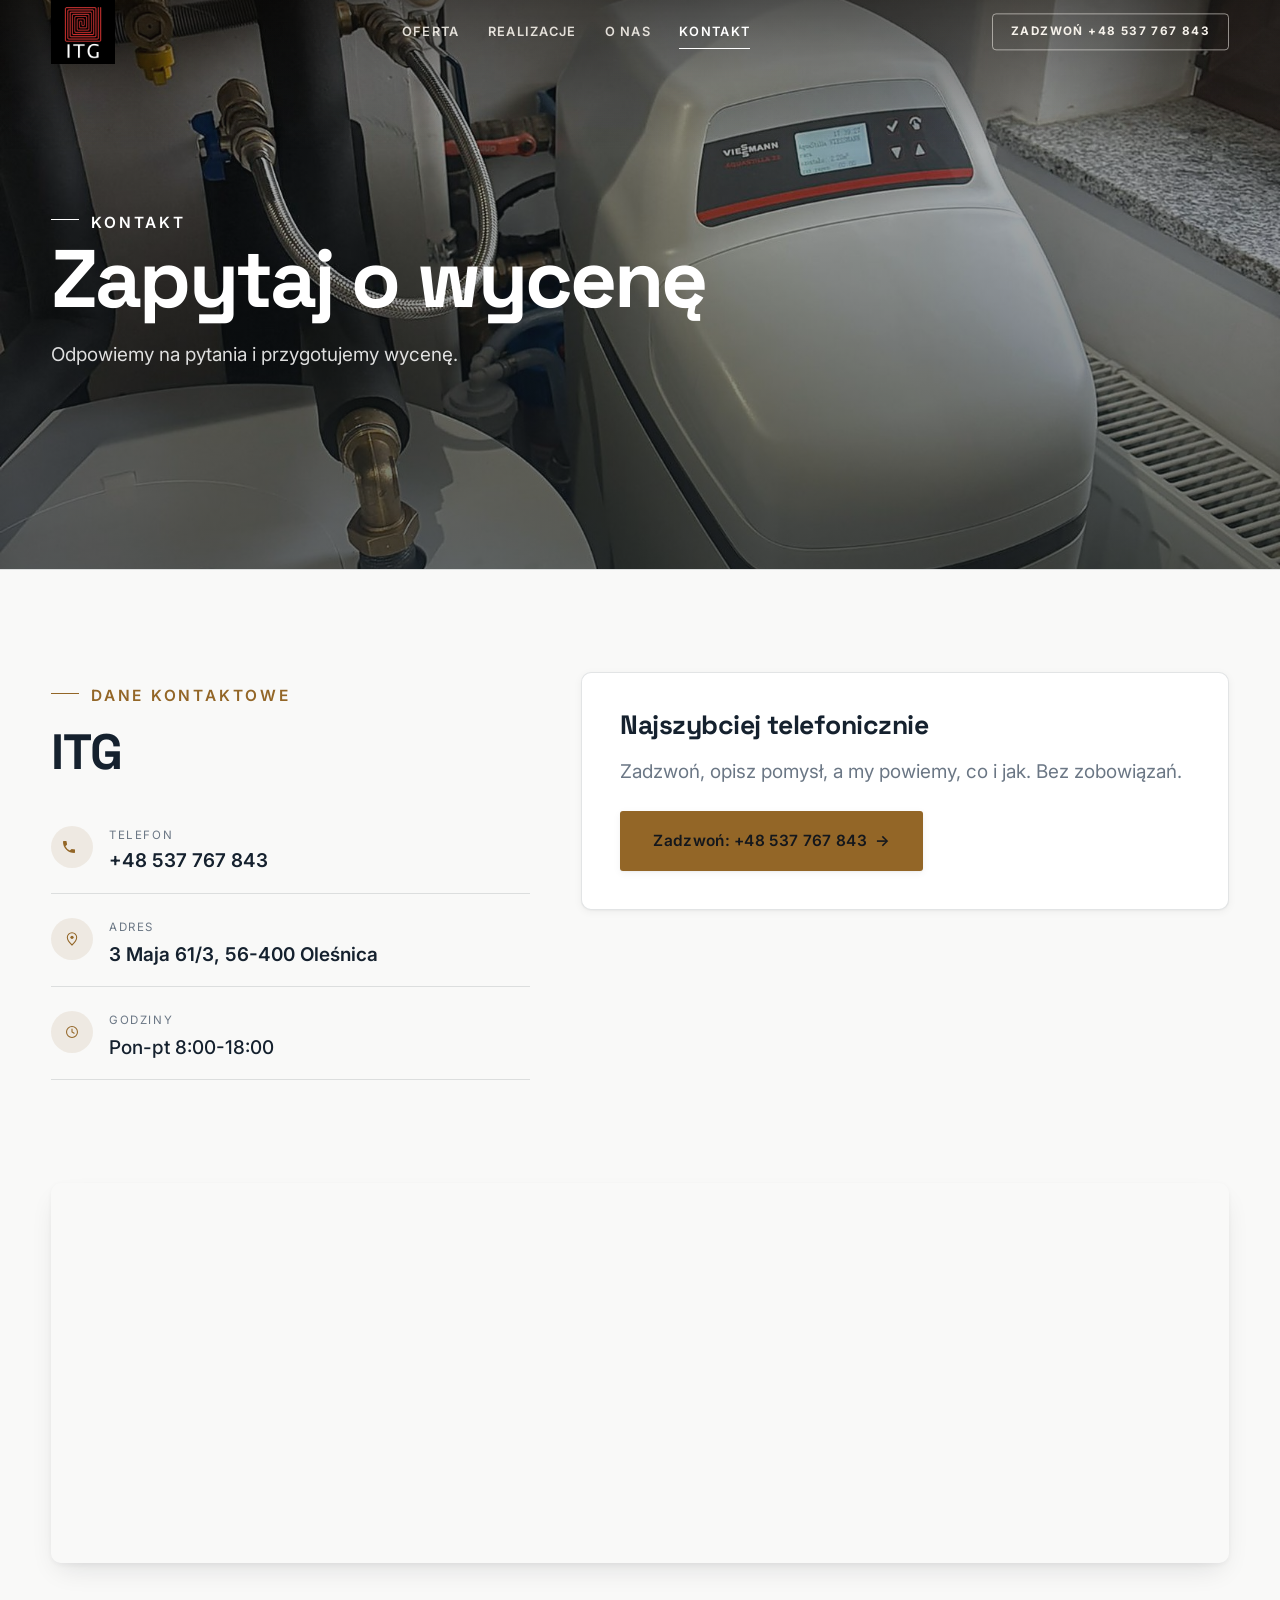
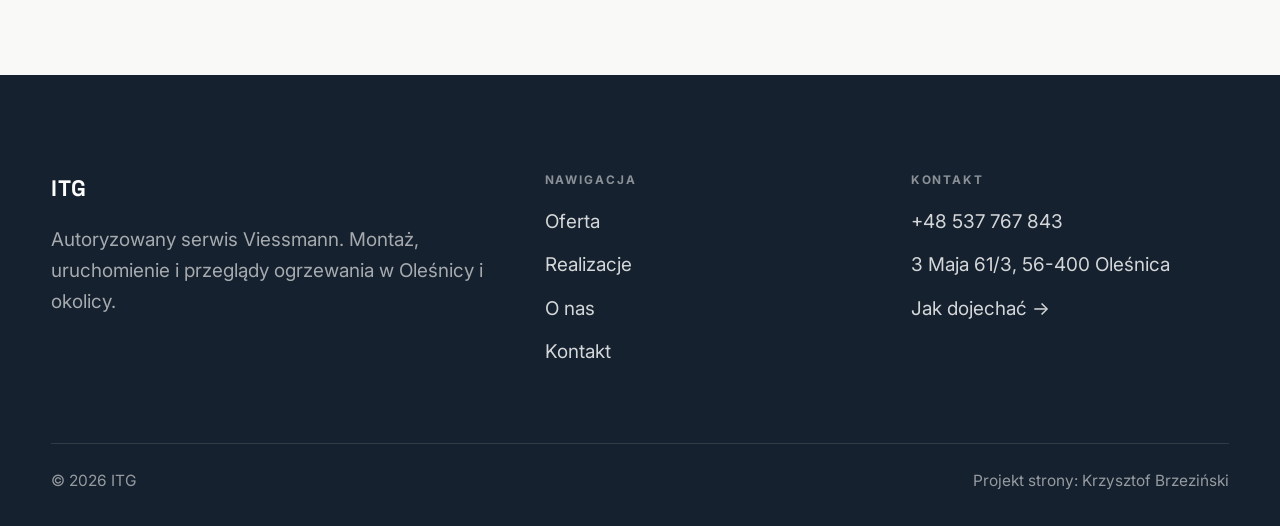
==== kontakt.html @ 9d5420c0 "Strona demo: itg-innowacyjne-technologie" ====
<!DOCTYPE html>
<html lang="pl">
<head>
<meta charset="UTF-8">
<meta name="viewport" content="width=device-width, initial-scale=1.0">
<title>Kontakt - ITG</title>
<meta name="description" content="Kontakt ITG Innowacyjne Technologie Grzewcze - 3 Maja 61/3, 56-400 Oleśnica">
<link rel="preconnect" href="https://fonts.googleapis.com">
<link rel="preconnect" href="https://fonts.gstatic.com" crossorigin>
<link href="https://fonts.googleapis.com/css2?family=Space+Grotesk:wght@500;600;700&family=Inter:wght@400;500;600&display=swap" rel="stylesheet">
<link rel="stylesheet" href="assets/styles.css">
</head>
<body>

<header class="nav">
  <div class="wrap nav-inner">
    <a class="brand brand-has-logo" href="index.html"><img class="brand-logo" src="img/logo.jpg" alt="ITG Innowacyjne Technologie Grzewcze"></a>
    <nav class="nav-links">
      <a href="oferta.html">Oferta</a>
      <a href="realizacje.html">Realizacje</a>
      <a href="o-nas.html">O nas</a>
      <a href="kontakt.html" class="active">Kontakt</a>
      <a href="tel:+48537767843" class="btn btn-accent">Zadzwoń +48 537 767 843</a>
    </nav>
    <button class="nav-toggle" aria-label="Menu"><span></span><span></span><span></span></button>
  </div>
</header>

<section class="pagehead">
  <img src="img/g4.jpg" alt="ITG Innowacyjne Technologie Grzewcze - Zapytaj o wycenę">
  <div class="wrap">
    <span class="eyebrow">Kontakt</span>
    <h1>Zapytaj o wycenę</h1>
    <p>Odpowiemy na pytania i przygotujemy wycenę.</p>
  </div>
</section>
<section>
  <div class="wrap contact-grid">
    <div class="reveal">
      <span class="eyebrow">Dane kontaktowe</span>
      <h2 style="margin:var(--space-4) 0 var(--space-6)">ITG</h2>
      <div class="info-list">
        <div class="info-row"><div class="ic"><svg class="ico-tel" width="16" height="16" viewBox="0 0 24 24" fill="none" aria-hidden="true"><path d="M6.6 10.8a15.5 15.5 0 0 0 6.6 6.6l2.2-2.2a1 1 0 0 1 1-.24 11.4 11.4 0 0 0 3.6.58 1 1 0 0 1 1 1V20a1 1 0 0 1-1 1A17 17 0 0 1 3 4a1 1 0 0 1 1-1h3.5a1 1 0 0 1 1 1c0 1.25.2 2.46.58 3.6a1 1 0 0 1-.25 1l-2.23 2.2Z" fill="currentColor"/></svg></div><div><div class="lbl">Telefon</div><a class="val" href="tel:+48537767843">+48 537 767 843</a></div></div>
        <div class="info-row"><div class="ic"><svg class="ico-pin" width="16" height="16" viewBox="0 0 24 24" fill="none" aria-hidden="true"><path d="M12 21s7-6.1 7-11.5A7 7 0 0 0 5 9.5C5 14.9 12 21 12 21Z" stroke="currentColor" stroke-width="1.6" fill="none"/><circle cx="12" cy="9.5" r="2.4" fill="currentColor"/></svg></div><div><div class="lbl">Adres</div><div class="val">3 Maja 61/3, 56-400 Oleśnica</div></div></div>
        <div class="info-row"><div class="ic"><svg class="ico-clock" width="16" height="16" viewBox="0 0 24 24" fill="none" aria-hidden="true"><circle cx="12" cy="12" r="8.2" stroke="currentColor" stroke-width="1.6"/><path d="M12 7.5V12l3.2 1.9" stroke="currentColor" stroke-width="1.6" stroke-linecap="round"/></svg></div><div><div class="lbl">Godziny</div><div class="val" style="font-weight:500">Pon-pt 8:00-18:00</div></div></div>
      </div>
    </div>
    <div class="reveal">
      <div class="form">
        <h3 style="margin-bottom:var(--space-4)">Najszybciej telefonicznie</h3>
        <p class="muted" style="margin-bottom:var(--space-5)">Zadzwoń, opisz pomysł, a my powiemy, co i jak. Bez zobowiązań.</p>
        <a href="tel:+48537767843" class="btn btn-accent" style="justify-content:center">Zadzwoń: +48 537 767 843 <span class="arr">→</span></a>
      </div>
    </div>
  </div>
</section>
<section style="padding-top:0">
  <div class="wrap reveal">
    <iframe class="map" title="ITG Innowacyjne Technologie Grzewcze - Oleśnica" src="https://maps.google.com/maps?q=51.2078413%2C17.3795418&z=15&output=embed" loading="lazy" referrerpolicy="no-referrer-when-downgrade"></iframe>
  </div>
</section>

<footer>
  <div class="wrap">
    <div class="foot-grid">
      <div class="foot-brand">
        <div class="name">ITG</div>
        <p>Autoryzowany serwis Viessmann. Montaż, uruchomienie i przeglądy ogrzewania w Oleśnicy i okolicy.</p>
      </div>
      <div class="foot-col">
        <h4>Nawigacja</h4>
        <a href="oferta.html">Oferta</a>
        <a href="realizacje.html">Realizacje</a>
        <a href="o-nas.html">O nas</a>
        <a href="kontakt.html">Kontakt</a>
      </div>
      <div class="foot-col">
        <h4>Kontakt</h4>
        <a href="tel:+48537767843">+48 537 767 843</a>
        <p>3 Maja 61/3, 56-400 Oleśnica</p>
        <a href="https://www.google.com/maps?cid=13976396343379529846" target="_blank" rel="noopener">Jak dojechać →</a>
      </div>
    </div>
    <div class="foot-bot">
      <span>© 2026 ITG</span>
      <span>Projekt strony: Krzysztof Brzeziński</span>
    </div>
  </div>
</footer>
<div class="sticky-call"><a class="sc-call" href="tel:+48537767843"><svg class="ico-tel" width="16" height="16" viewBox="0 0 24 24" fill="none" aria-hidden="true"><path d="M6.6 10.8a15.5 15.5 0 0 0 6.6 6.6l2.2-2.2a1 1 0 0 1 1-.24 11.4 11.4 0 0 0 3.6.58 1 1 0 0 1 1 1V20a1 1 0 0 1-1 1A17 17 0 0 1 3 4a1 1 0 0 1 1-1h3.5a1 1 0 0 1 1 1c0 1.25.2 2.46.58 3.6a1 1 0 0 1-.25 1l-2.23 2.2Z" fill="currentColor"/></svg> Zadzwoń</a><a class="sc-quote" href="kontakt.html">Bezpłatna wycena</a></div>

<script src="assets/main.js"></script>
</body>
</html>
---- assets/styles.css ----
/* ============================================================
   STOLBASZ — premium, architektoniczny B2B fit-out
   Jasna paleta, zero brązu. System wg premium-web-craft.
   Projekt strony: Krzysztof Brzeziński
   ============================================================ */

:root{
  /* PALETA — jasna, architektoniczna, chłodna */
  --paper:#F4F6F8;          /* główne tło */
  --paper-2:#E7EBEF;        /* sekcje alternatywne (chłodny jasny szary) */
  --paper-3:#E7EBEF;        /* delikatne wypełnienia */
  --ink:#15212E;            /* tekst główny — chłodny grafit */
  --ink-soft:#243443;       /* nagłówki drugorzędne */
  --muted:#6B7785;          /* tekst poboczny */
  --line:rgba(21,33,46,.12);/* hairline */
  --accent:#E8A317;         /* stonowany petrol-slate — jedyny akcent */
  --accent-d:#C9870C;
  --accent-soft:rgba(232,163,23,.10);
  --dark:#15212E;           /* sekcje ciemne (stopka/CTA) */

  /* ODSTĘPY — skala 4/8 */
  --space-1:4px; --space-2:8px; --space-3:12px; --space-4:16px; --space-5:24px;
  --space-6:32px; --space-7:48px; --space-8:64px; --space-9:96px; --space-10:128px;

  /* TYPOGRAFIA — fluid clamp() (skala podbita 16.07.2026: większe, czytelniejsze litery — uwaga Adama) */
  --text-sm:clamp(.9rem,.87rem + .12vw,1rem);
  --text-base:clamp(1.08rem,1.04rem + .18vw,1.2rem);
  --text-lg:clamp(1.24rem,1.15rem + .34vw,1.44rem);
  --text-h3:clamp(1.34rem,1.22rem + .55vw,1.66rem);
  --text-h2:clamp(2.1rem,1.66rem + 2.1vw,3.1rem);
  --text-h1:clamp(2.9rem,2.1rem + 4vw,5.1rem);

  /* PROMIENIE — architektoniczne, raczej ostre */
  --r-sm:3px; --r-md:6px; --r-lg:10px;

  /* RUCH */
  --ease:cubic-bezier(.25,.46,.45,.94); --dur:.24s;

  /* CIENIE — miękkie, warstwowe */
  --sh-sm:0 1px 2px rgba(16,24,32,.04), 0 2px 8px rgba(16,24,32,.05);
  --sh-md:0 2px 6px rgba(16,24,32,.05), 0 12px 28px -8px rgba(16,24,32,.12);
  --sh-lg:0 6px 14px rgba(16,24,32,.07), 0 26px 56px -18px rgba(16,24,32,.22);

  --hairline:1px solid var(--line);

  --font-display:'Space Grotesk','Inter',sans-serif;
  --font-body:'Inter',sans-serif;
}

*{box-sizing:border-box;margin:0;padding:0}
html{scroll-behavior:smooth}
body{
  font-family:var(--font-body);
  font-size:var(--text-base);
  line-height:1.65;
  color:var(--ink);
  background:var(--paper);
  -webkit-font-smoothing:antialiased;
  text-rendering:optimizeLegibility;
}
img{max-width:100%;display:block}
a{color:inherit;text-decoration:none}

.wrap{width:min(92%,1180px);margin-inline:auto}
section{padding-block:clamp(52px,6.5vw,96px)}

h1,h2,h3{font-family:var(--font-display);font-weight:700;line-height:1.08;letter-spacing:-.02em;color:var(--ink)}
h1{font-size:var(--text-h1);letter-spacing:-.035em}
h2{font-size:var(--text-h2);letter-spacing:-.025em}
h3{font-size:var(--text-h3)}
p{max-width:65ch}

.eyebrow{
  font-family:var(--font-body);
  font-size:var(--text-sm);
  font-weight:600;
  letter-spacing:.18em;
  text-transform:uppercase;
  color:var(--accent);
  display:inline-flex;align-items:center;gap:var(--space-3);
}
/* flex:none + margin-top = kreska trzyma się PIERWSZEJ linii. Wcześniej align-items:center
   centrowało ją względem całego bloku i przy zawinięciu (długi kicker typu
   „…WNĘTRZ · LESZNO · OD 2019") druga linia lądowała z brzydkim wcięciem. */
.eyebrow{align-items:flex-start}
.eyebrow>*,.eyebrow{text-wrap:balance}   /* dlugi kicker lamal sie na sierote typu samo „2019" w drugiej linii */
.eyebrow::before{content:"";width:28px;height:1px;background:var(--accent);display:inline-block;flex:none;margin-top:.62em}

.muted{color:var(--muted)}
.lead{font-size:var(--text-lg);line-height:1.55;color:var(--ink-soft);max-width:50ch}

/* ---------- BUTTONS ---------- */
.btn{
  display:inline-flex;align-items:center;gap:var(--space-2);
  font-weight:600;font-size:var(--text-sm);letter-spacing:.02em;
  padding:var(--space-4) var(--space-6);
  border-radius:var(--r-sm);
  transition:transform var(--dur) var(--ease),box-shadow var(--dur) var(--ease),background var(--dur) var(--ease);
  cursor:pointer;border:1px solid transparent;
}
.btn-accent{background:var(--accent);color:#fff;box-shadow:var(--sh-sm)}
.btn-accent:hover{background:var(--accent-d);transform:translateY(-2px);box-shadow:var(--sh-md)}
.btn-accent:active{transform:translateY(0);box-shadow:var(--sh-sm)}
.btn-ghost{background:transparent;color:var(--ink);border-color:var(--line)}
.btn-ghost:hover{border-color:var(--accent);color:var(--accent);transform:translateY(-2px)}
.btn-light{background:#fff;color:var(--ink);box-shadow:var(--sh-sm)}
.btn-light:hover{transform:translateY(-2px);box-shadow:var(--sh-md)}
.btn .arr{transition:transform var(--dur) var(--ease)}
.btn:hover .arr{transform:translateX(4px)}

/* ---------- NAV ---------- */
.nav{
  position:sticky;top:0;z-index:50;
  background:color-mix(in srgb,var(--paper) 88%,transparent);
  backdrop-filter:saturate(140%) blur(10px);
  border-bottom:var(--hairline);
}
.nav-inner{display:flex;align-items:center;justify-content:space-between;height:72px}
.brand{display:flex;flex-direction:column;line-height:1}
.brand .name{font-family:var(--font-display);font-weight:800;font-size:1.35rem;letter-spacing:.04em}
.brand .sub{font-size:.62rem;letter-spacing:.34em;text-transform:uppercase;color:var(--muted);margin-top:5px}
.nav-links{display:flex;align-items:center;gap:var(--space-6)}
.nav-links a{font-size:var(--text-sm);font-weight:500;color:var(--ink-soft);position:relative;padding-block:4px;transition:color var(--dur) var(--ease)}
.nav-links a::after{content:"";position:absolute;left:0;bottom:0;width:0;height:1.5px;background:var(--accent);transition:width var(--dur) var(--ease)}
.nav-links a:hover,.nav-links a.active{color:var(--ink)}
.nav-links a:hover::after,.nav-links a.active::after{width:100%}
.nav-links .btn{padding:var(--space-2) var(--space-5)}
/* przyciski w nav: właściwy kolor (przebij .nav-links a) + bez podkreślenia */
.nav-links a.btn-accent{color:#fff}
.nav-links a.btn-ghost,.nav-links a.btn-light{color:var(--ink)}
.nav-links a.btn::after{display:none}
.nav-toggle{display:none;background:none;border:none;cursor:pointer;flex-direction:column;gap:5px;padding:8px}
.nav-toggle span{width:24px;height:2px;background:var(--ink);transition:var(--dur)}

/* ---------- HERO (split) ---------- */
.hero{position:relative;overflow:hidden;border-bottom:var(--hairline)}
.hero-grid{display:grid;grid-template-columns:1.05fr .95fr;gap:clamp(24px,4vw,60px);align-items:center;
  padding-block:clamp(36px,4.5vw,64px)}
.hero-copy .eyebrow{margin-bottom:var(--space-5)}
.hero-copy h1{margin-bottom:var(--space-5)}
.hero-copy .lead{margin-bottom:var(--space-7)}
.hero-actions{display:flex;flex-wrap:wrap;gap:var(--space-4)}
.hero-art{position:relative;aspect-ratio:4/3;border-radius:var(--r-lg);overflow:hidden;box-shadow:var(--sh-lg)}
.hero-art img{width:100%;height:100%;object-fit:cover}
.hero-art::after{content:"";position:absolute;inset:0;background:linear-gradient(180deg,transparent 55%,rgba(18,24,28,.28))}
.hero-badge{position:absolute;left:var(--space-5);bottom:var(--space-5);z-index:2;
  background:rgba(252,252,251,.94);backdrop-filter:blur(4px);
  border-radius:var(--r-md);padding:var(--space-4) var(--space-5);box-shadow:var(--sh-md);max-width:78%}
.hero-badge strong{display:block;font-family:var(--font-display);font-size:1rem;letter-spacing:-.01em}
.hero-badge span{font-size:var(--text-sm);color:var(--muted)}

/* ---------- HERO duży / kinowy (strona główna) ---------- */
.hero-cine{position:relative;min-height:clamp(560px,82vh,840px);min-height:clamp(560px,82svh,840px);display:flex;align-items:center;overflow:hidden;border-bottom:var(--hairline)}
.hero-cine>img{position:absolute;inset:0;width:100%;height:100%;object-fit:cover;z-index:0}
.hero-cine::after{content:"";position:absolute;inset:0;z-index:1;
  background:linear-gradient(95deg,rgba(13,18,23,.86) 0%,rgba(13,18,23,.64) 32%,rgba(13,18,23,.24) 62%,rgba(13,18,23,.04) 100%)}
.hero-cine .wrap{position:relative;z-index:2;padding-block:var(--space-8)}
.hero-cine .hero-copy{max-width:660px}
.hero-cine .eyebrow{color:#fff;margin-bottom:var(--space-5)}
.hero-cine .eyebrow::before{background:#fff}
.hero-cine h1{color:#fff;margin-bottom:var(--space-5);font-size:clamp(2.9rem,2rem + 4.4vw,5.2rem);text-wrap:balance}
.hero-cine .lead{color:rgba(255,255,255,.92);max-width:48ch;margin-bottom:var(--space-7)}
.hero-cine .hero-actions{display:flex;flex-wrap:wrap;gap:var(--space-4)}
/* NISKIE OKNO (laptop z dokiem i paskami przeglądarki ma ~700-780 px wysokości widoku):
   H1 do 5.2rem + długi lead nie mieściły się i przyciski wypadały POD krawędź ekranu -
   klient widział stronę bez ani jednego CTA. Skalujemy w dół, zamiast przycinać treść. */
@media(min-width:821px) and (max-height:820px){
  .hero-cine{min-height:clamp(520px,94svh,780px)}
  .hero-cine .wrap{padding-block:var(--space-6)}
  .hero-cine h1{font-size:clamp(2.2rem,1.5rem + 2.6vw,3.6rem);margin-bottom:var(--space-4)}
  .hero-cine .eyebrow{margin-bottom:var(--space-4)}
  .hero-cine .lead{margin-bottom:var(--space-5);max-width:44ch}
}
@media(max-width:680px){
  .hero-cine{min-height:clamp(520px,76vh,640px);min-height:clamp(520px,76svh,640px);align-items:flex-end}
  .hero-cine::after{background:linear-gradient(0deg,rgba(13,18,23,.9) 6%,rgba(13,18,23,.45) 55%,rgba(13,18,23,.25) 100%)}
  .hero-cine .wrap{padding-bottom:var(--space-9)}
  /* TELEFON (~90% oglądających): lead potrafił zająć 8 linii i zepchnąć CTA poza pierwszy ekran.
     Zwężamy interlinię i skalę - treści nie ucinamy, bo to ona sprzedaje. */
  .hero-cine .lead{font-size:.98rem;line-height:1.5;margin-bottom:var(--space-5)}
  .hero-cine .eyebrow{font-size:.72rem;letter-spacing:.13em;margin-bottom:var(--space-4)}
  .hero-cine .eyebrow::before{width:20px}
  .hero-cine h1{margin-bottom:var(--space-4)}
}

/* full-bleed hero variant (podstrony) */
.pagehead{position:relative;min-height:46vh;min-height:46svh;display:flex;align-items:flex-end;overflow:hidden;border-bottom:var(--hairline)}
.pagehead img{position:absolute;inset:0;width:100%;height:100%;object-fit:cover}
.pagehead::after{content:"";position:absolute;inset:0;background:linear-gradient(180deg,rgba(18,24,28,.25),rgba(18,24,28,.62))}
.pagehead .wrap{position:relative;z-index:2;padding-block:var(--space-9);color:#fff}
.pagehead h1{color:#fff;max-width:18ch}
.pagehead .eyebrow{color:#fff}
.pagehead .eyebrow::before{background:#fff}
.pagehead p{color:rgba(255,255,255,.86);margin-top:var(--space-4);max-width:54ch}

/* ---------- STRIP (pasek skrótów / liczby) ---------- */
.strip{background:var(--dark);color:#fff}
.strip .wrap{display:grid;grid-template-columns:repeat(4,1fr);gap:var(--space-6);padding-block:var(--space-8)}
.strip .item .k{font-family:var(--font-display);font-size:clamp(1.6rem,1.2rem + 1.4vw,2.4rem);font-weight:800;letter-spacing:-.02em;color:#fff}
.strip .item .v{font-size:var(--text-sm);color:rgba(255,255,255,.66);margin-top:var(--space-2);line-height:1.45}
.strip .item{border-left:2px solid var(--accent);padding-left:var(--space-5)}

/* ---------- SECTION HEAD ---------- */
.head{max-width:48rem;margin-bottom:var(--space-8)}
.head.center{margin-inline:auto;text-align:center}
.head .eyebrow{margin-bottom:var(--space-4)}
.head h2{margin-bottom:var(--space-4)}
.head p{color:var(--muted);font-size:var(--text-lg);line-height:1.55}
.head.center p{margin-inline:auto}

/* ---------- INTRO SPLIT ---------- */
.split{display:grid;grid-template-columns:.92fr 1.08fr;gap:clamp(28px,5vw,80px);align-items:center}
.split.rev{grid-template-columns:1.08fr .92fr}
.split.rev .split-art{order:-1}
.split-art{position:relative;aspect-ratio:5/4;border-radius:var(--r-lg);overflow:hidden;box-shadow:var(--sh-lg)}
.split-art img{width:100%;height:100%;object-fit:cover}
.split-copy h2{margin-bottom:var(--space-5)}
.split-copy p+p{margin-top:var(--space-4)}
.split-copy .btn{margin-top:var(--space-6)}

/* ---------- SERVICES (zakres) ---------- */
.svc-grid{display:grid;grid-template-columns:repeat(auto-fit,minmax(280px,1fr));gap:var(--space-5)}
.svc{background:#fff;border:var(--hairline);border-radius:var(--r-md);padding:var(--space-7) var(--space-6);
  transition:transform var(--dur) var(--ease),box-shadow var(--dur) var(--ease),border-color var(--dur) var(--ease);
  position:relative;overflow:hidden}
.svc::before{content:"";position:absolute;left:0;top:0;width:3px;height:0;background:var(--accent);transition:height var(--dur) var(--ease)}
.svc:hover{transform:translateY(-4px);box-shadow:var(--sh-md);border-color:transparent}
.svc:hover::before{height:100%}
.svc .ic{font-family:var(--font-display);font-size:.8rem;font-weight:700;letter-spacing:.12em;color:var(--accent);margin-bottom:var(--space-4)}
.svc h3{margin-bottom:var(--space-3);font-size:1.22rem}
.svc p{color:var(--muted);font-size:var(--text-base);line-height:1.6}

/* big detailed service rows */
.svc-row{display:grid;grid-template-columns:.8fr 1.2fr;gap:clamp(20px,4vw,60px);align-items:center;padding-block:var(--space-8)}
.svc-row+.svc-row{border-top:var(--hairline)}
.svc-row.rev{grid-template-columns:1.2fr .8fr}
/* Naprzemienny układ wierszy oferty: co drugi wiersz ma zdjęcie po PRAWEJ.
   Było `order:-1` — martwy kod, bo zdjęcie i tak jest pierwszym dzieckiem w HTML,
   więc wszystkie wiersze wyglądały identycznie (zdjęcie zawsze z lewej), a `rev`
   zmieniało tylko szerokość kolumn. Znalezione 29.07.2026 przy różnicowaniu kierunków
   animacji (pomiar pozycji: art.mid 390/502 przy row.mid 756 — zawsze lewa strona). */
.svc-row.rev .svc-row-art{order:2}
.svc-row-art{aspect-ratio:4/3;border-radius:var(--r-md);overflow:hidden;box-shadow:var(--sh-md)}
.svc-row-art img{width:100%;height:100%;object-fit:cover}
.svc-row h3{font-size:1.5rem;margin-bottom:var(--space-4)}
.svc-row .num{font-family:var(--font-display);font-size:.85rem;font-weight:700;letter-spacing:.14em;color:var(--accent);display:block;margin-bottom:var(--space-3)}
.svc-row ul{list-style:none;margin-top:var(--space-4);display:flex;flex-direction:column;gap:var(--space-2)}
.svc-row li{position:relative;padding-left:var(--space-5);color:var(--muted);font-size:var(--text-base)}
.svc-row li::before{content:"";position:absolute;left:0;top:.62em;width:8px;height:1px;background:var(--accent)}

/* ---------- GALLERY (realizacje) ---------- */
.gallery{display:grid;grid-template-columns:repeat(12,1fr);gap:var(--space-4);grid-auto-rows:200px}
/* GALERIA MASONRY — pionowe zdjęcia (portrety beauty/wellness) bez przycinania: kolumny, height auto */
.gallery-masonry{column-count:3;column-gap:var(--space-4)}
@media(max-width:900px){.gallery-masonry{column-count:2}}
@media(max-width:560px){.gallery-masonry{column-count:1}}
.gallery-masonry .m-tile{break-inside:avoid;margin:0 0 var(--space-4);padding:0;position:relative;overflow:hidden;border-radius:var(--r-md);border:1px solid var(--line)}
.gallery-masonry .m-tile img{width:100%;height:auto;display:block}
.gallery-masonry .m-tile .cap{position:absolute;left:0;right:0;bottom:0;padding:var(--space-4);color:#fff;background:linear-gradient(0deg,rgba(0,0,0,.55),transparent);font-size:var(--text-sm)}
.gallery-masonry .m-tile .cap small{display:block;font-weight:400;opacity:.78;letter-spacing:.04em;text-transform:uppercase;font-size:.66rem;margin-top:3px}
.tile{position:relative;overflow:hidden;border-radius:var(--r-md);box-shadow:var(--sh-sm);
  transition:transform var(--dur) var(--ease),box-shadow var(--dur) var(--ease)}
.tile img{width:100%;height:100%;object-fit:cover;transition:transform .6s var(--ease)}
.tile:hover{box-shadow:var(--sh-md)}
.tile:hover img{transform:scale(1.05)}
.tile .cap{position:absolute;left:0;right:0;bottom:0;padding:var(--space-5) var(--space-4) var(--space-4);
  background:linear-gradient(transparent,rgba(18,24,28,.78));color:#fff;
  font-size:var(--text-sm);font-weight:600;letter-spacing:.01em;
  opacity:0;transform:translateY(8px);transition:var(--dur) var(--ease)}
.tile:hover .cap{opacity:1;transform:translateY(0)}
.tile .cap small{display:block;font-weight:400;opacity:.78;letter-spacing:.04em;text-transform:uppercase;font-size:.66rem;margin-top:3px}
/* bento spans */
.t-wide{grid-column:span 6}
.t-tall{grid-column:span 6;grid-row:span 2}
.t-std{grid-column:span 6}
.t-third{grid-column:span 4}
.t-two3{grid-column:span 8}

/* ---------- TRUST / WIARYGODNOŚĆ ---------- */
.trust{background:var(--paper-2)}
.trust-grid{display:grid;grid-template-columns:repeat(auto-fit,minmax(240px,1fr));gap:var(--space-5);margin-top:var(--space-7)}
.trust-card{background:#fff;border-radius:var(--r-md);padding:var(--space-7) var(--space-6);box-shadow:var(--sh-sm);border-top:3px solid var(--accent)}
.trust-card .big{font-family:var(--font-display);font-size:clamp(1.8rem,1.3rem + 1.6vw,2.6rem);font-weight:800;letter-spacing:-.02em;color:var(--ink);line-height:1}
.trust-card h3{font-size:1.12rem;margin:var(--space-3) 0 var(--space-2)}
.trust-card p{color:var(--muted);font-size:var(--text-base);line-height:1.55}

/* ---------- CTA band ---------- */
.cta{background:var(--dark);color:#fff;position:relative;overflow:hidden}
.cta .wrap{display:grid;grid-template-columns:1.4fr .6fr;gap:var(--space-7);align-items:center;position:relative;z-index:2}
.cta h2{color:#fff;max-width:20ch}
.cta p{color:rgba(255,255,255,.74);margin-top:var(--space-4)}
.cta-actions{display:flex;flex-direction:column;gap:var(--space-3);align-items:flex-start}
.cta::before{content:"";position:absolute;right:-80px;top:-80px;width:360px;height:360px;border-radius:50%;
  background:radial-gradient(circle,var(--accent-soft),transparent 70%)}

/* ---------- CONTACT ---------- */
.contact-grid{display:grid;grid-template-columns:.85fr 1.15fr;gap:clamp(28px,4vw,56px);align-items:start}
.info-list{display:flex;flex-direction:column;gap:var(--space-2)}
.info-row{display:flex;gap:var(--space-4);align-items:flex-start;padding-block:var(--space-4);border-bottom:var(--hairline)}
.info-row .ic{flex:none;width:42px;height:42px;display:grid;place-items:center;border-radius:50%;
  background:var(--accent-soft);color:var(--accent);font-size:1.05rem}
.info-row .lbl{font-size:.72rem;letter-spacing:.14em;text-transform:uppercase;color:var(--muted)}
.info-row .val{font-weight:600;font-size:var(--text-base);margin-top:2px}
.info-row a.val:hover{color:var(--accent)}
.map{border:none;border-radius:var(--r-lg);box-shadow:var(--sh-md);width:100%;height:100%;min-height:380px;filter:grayscale(.2) contrast(1.02)}
.form{background:#fff;border:var(--hairline);border-radius:var(--r-lg);padding:clamp(24px,3vw,40px);box-shadow:var(--sh-sm)}
.form .fld{margin-bottom:var(--space-5)}
.form label{display:block;font-size:var(--text-sm);font-weight:600;margin-bottom:var(--space-2)}
.form input,.form textarea{width:100%;font-family:inherit;font-size:var(--text-base);color:var(--ink);
  padding:var(--space-4);border:var(--hairline);border-radius:var(--r-sm);background:var(--paper);transition:border-color var(--dur)}
.form input:focus,.form textarea:focus{outline:none;border-color:var(--accent);background:#fff}
.form textarea{resize:vertical;min-height:120px}
.form .note{font-size:var(--text-sm);color:var(--muted);margin-top:var(--space-3)}

/* ---------- FOOTER ---------- */
footer{background:var(--dark);color:#fff;padding-block:var(--space-9) var(--space-6)}
.foot-grid{display:grid;grid-template-columns:1.4fr 1fr 1fr;gap:var(--space-7);margin-bottom:var(--space-8)}
.foot-brand .name{font-family:var(--font-display);font-weight:800;font-size:1.4rem;letter-spacing:.04em}
.foot-brand p{color:rgba(255,255,255,.62);margin-top:var(--space-4);font-size:var(--text-base);max-width:38ch}
.foot-col h4{font-size:.74rem;letter-spacing:.16em;text-transform:uppercase;color:rgba(255,255,255,.5);margin-bottom:var(--space-4)}
.foot-col a,.foot-col p{display:block;color:rgba(255,255,255,.82);font-size:var(--text-base);margin-bottom:var(--space-3)}
.foot-col a:hover{color:#fff}
.foot-bot{border-top:1px solid rgba(255,255,255,.12);padding-top:var(--space-5);display:flex;justify-content:space-between;flex-wrap:wrap;gap:var(--space-3);
  font-size:var(--text-sm);color:rgba(255,255,255,.55)}
.foot-bot a:hover{color:#fff}

/* ---------- REVEAL ---------- */
.reveal{opacity:0;transform:translateY(22px);transition:opacity .6s var(--ease),transform .6s var(--ease)}
.reveal.in{opacity:1;transform:none}

/* ---------- RESPONSIVE ---------- */
@media(max-width:920px){
  .hero-grid,.split,.split.rev,.svc-row,.svc-row.rev,.cta .wrap,.contact-grid,.foot-grid{grid-template-columns:1fr}
  .split.rev .split-art,.svc-row.rev .svc-row-art{order:0}
  .hero-art{aspect-ratio:16/10;max-height:420px}
  .strip .wrap{grid-template-columns:repeat(2,1fr);gap:var(--space-7)}
  .gallery{grid-auto-rows:180px}
  .t-wide,.t-tall,.t-std,.t-third,.t-two3{grid-column:span 6}
  .t-tall{grid-row:span 1}
  .cta-actions{flex-direction:row;flex-wrap:wrap}
  .foot-grid{gap:var(--space-6)}
}
@media(max-width:680px){
  .nav-links{position:fixed;inset:72px 0 auto 0;background:var(--paper);flex-direction:column;align-items:stretch;
    gap:0;padding:var(--space-4) 6%;border-bottom:var(--hairline);box-shadow:var(--sh-md);
    transform:translateY(-120%);transition:transform var(--dur) var(--ease)}
  .nav-links.open{transform:translateY(0)}
  .nav-links a{padding-block:var(--space-4);border-bottom:var(--hairline)}
  .nav-links .btn{margin-top:var(--space-3);justify-content:center}
  .nav-toggle{display:flex}
  .strip .wrap{grid-template-columns:1fr}
  .gallery{grid-template-columns:repeat(6,1fr)}
  .foot-grid{grid-template-columns:1fr}
}
@media(prefers-reduced-motion:reduce){
  *{animation-duration:.01ms!important;transition:none!important}
  .reveal{opacity:1!important;transform:none!important}
  html{scroll-behavior:auto}
}

/* ============================================================
   PREMIUM LAYER — destylat deep-researchu branż (anty-AI, spokój).
   Zmienne STOLBASZ (--accent/--ink/--paper/--line/--dark). Ruch ledwo
   zauważalny, krzywa cubic-bezier(.16,.84,.44,1); prefers-reduced-motion
   pokryte blanketem wyżej. Karty hairline zamiast cieni = #1 sygnał „nie-AI".
   ============================================================ */

/* więcej oddechu między sekcjami (liderzy: 110-130px) */
section{padding-block:clamp(64px,8vw,128px)}

/* 1) Aksamitny reveal — dłuższa, miękka krzywa zamiast „skoku" */
.reveal{transition:opacity .9s cubic-bezier(.16,.84,.44,1),transform .9s cubic-bezier(.16,.84,.44,1);will-change:opacity,transform}
/* stagger TYLKO w galerii (tam pozycja = porządek dzieci) */
.gallery .reveal:nth-child(2){transition-delay:.07s}
.gallery .reveal:nth-child(3){transition-delay:.14s}
.gallery .reveal:nth-child(4){transition-delay:.21s}
.gallery .reveal:nth-child(5){transition-delay:.28s}
.gallery .reveal:nth-child(6){transition-delay:.35s}

/* 2) Hero STATYCZNY na .hero-cine — Ken Burns CAŁKIEM WYŁĄCZONY 26.06 (3. zgłoszenie Szymona).
   GENEZA: animowanie scale na <img> hero z teksturami (cegły/framugi) re-samplinguje obraz
   klatka po klatce → na części ekranów drobne drganie/shimmer = „heroshot się trzęsie".
   translateY usunięto wcześniej, scale-only + will-change/GPU NIE wystarczyły do GWARANCJI gładkości.
   Krzysztof zażądał pewności („make sure, że błąd się nie pojawi") > efekt. Zero animacji = 0% drgania.
   Delikatny zoom zostaje TYLKO w pełnoekranowych hero gastro/studio (hg-bg/hs-bg — tło, inny
   mechanizm, chwalone, nigdy nie zgłaszane). NIE wracać do KB na .hero-cine bez realnego testu
   na sprzęcie klienta — to ryzyko regresji „trzęsienia”. */
/* BEZPIECZNY "wow" na hero = jednorazowy FADE-IN (opacity), nie zoom.
   opacity nie dotyka bitmapy → gładkie na KAŻDYM zdjęciu/ekranie/GPU, zero ryzyka migotania.
   Geometryczny ruch (scale/translate) na .hero-cine jest ZAKAZANY (bramka pilnuje). */
@keyframes heroFade{from{opacity:0}to{opacity:1}}
.hero-cine>img{transform:none;animation:heroFade 1.1s ease-out both}

/* 3) Akcentowy hairline pod nagłówkiem sekcji, który „rysuje się" przy wejściu */
.head h2{position:relative;padding-bottom:18px}
.head h2::after{content:"";position:absolute;left:0;bottom:0;height:1px;width:0;background:var(--accent);transition:width 1s cubic-bezier(.16,.84,.44,1) .15s}
.head.center h2::after{left:50%;transform:translateX(-50%)}
.head.reveal.in h2::after,.head.center.reveal.in h2::after{width:54px}

/* 4) Karty HAIRLINE zamiast cieni/zaokrągleń (najmocniejszy anty-AI detal) */
.svc{background:transparent;border:1px solid var(--line);border-radius:var(--r-sm);box-shadow:none}
.svc:hover{box-shadow:none;border-color:var(--accent);transform:translateY(-3px)}
.trust-card{background:transparent;box-shadow:none;border:1px solid var(--line);border-top:2px solid var(--accent);border-radius:var(--r-sm)}
.tile{box-shadow:none;border-radius:var(--r-sm)}
.tile:hover{box-shadow:none}

/* 5) Sticky-nav kondensuje się po przewinięciu (sygnał dopracowania) */
.nav{transition:box-shadow .4s ease,background .4s ease}
.nav.is-stuck{box-shadow:0 1px 0 var(--line),0 14px 30px -24px rgba(0,0,0,.45)}
.nav-inner{transition:height .35s var(--ease)}
.nav.is-stuck .nav-inner{height:60px}

/* 6) MANIFESTO — pełnoekranowy cytat-bohater (zastępuje generyczne „Dlaczego my") */
.manifesto{background:var(--paper-2);text-align:center}
.manifesto .wrap{max-width:60rem}
.manifesto p{font-family:var(--font-display);font-style:italic;font-size:clamp(1.6rem,1rem + 2.4vw,2.8rem);line-height:1.32;color:var(--ink-soft);margin-inline:auto;max-width:26ch;position:relative;padding-top:var(--space-8)}
.manifesto p::before{content:"";position:absolute;top:0;left:50%;transform:translateX(-50%);width:54px;height:1px;background:var(--accent)}
.manifesto p span{color:var(--accent);font-style:italic}

/* 7) GATEWAYS — 3 duże bramy-zdjęcia (zamiast paska menu usług) */
.gateways{display:grid;grid-template-columns:repeat(3,1fr);gap:var(--space-4)}
.gateway{position:relative;aspect-ratio:3/4;overflow:hidden;border-radius:var(--r-sm);display:block}
.gateway img{width:100%;height:100%;object-fit:cover;transition:transform .8s var(--ease),filter .5s var(--ease)}
.gateway::after{content:"";position:absolute;inset:0;background:linear-gradient(180deg,transparent 38%,rgba(18,24,28,.74))}
.gateway:hover img{transform:scale(1.05);filter:brightness(1.05)}
.gateway .g-ttl{position:absolute;left:0;right:0;bottom:0;z-index:2;padding:var(--space-6) var(--space-5);color:#fff;font-family:var(--font-display);font-size:1.45rem;letter-spacing:-.01em;line-height:1.15}
.gateway .g-ttl small{display:block;font-family:var(--font-body);font-size:var(--text-sm);font-weight:400;opacity:.82;letter-spacing:.03em;margin-top:5px}
@media(max-width:760px){.gateways{grid-template-columns:1fr}.gateway{aspect-ratio:16/10}}

/* 8) LOGO klienta w nagłówku (gdy podane --logo) */
/* 52px domyślnie (feedback Bartka 06.07.2026: 40px ginęło, uwaga padła 3x; ~56px sprawdzone na żywym demie anna-borowiec-makeup) */
.brand-logo{height:64px;width:auto;max-width:300px;object-fit:contain;display:block}
.nav.is-stuck .brand-logo{height:52px}
@media(max-width:680px){.brand-logo{height:46px;max-width:210px}}


/* === RWD: nagłówki na wąskich ekranach (dodane 17.07.2026 razem z fixem clamp) ===
   Po przywróceniu działania clamp() dolna granica --text-h1 (2.9rem) rozpychała
   dokument przy długich polskich słowach na telefonach. Tu ją zjeżdżamy. */
@media (max-width:560px){
  :root{
    --text-h1:clamp(1.9rem, 1.15rem + 4.4vw, 2.7rem);
    --text-h2:clamp(1.5rem, 1rem + 3vw, 2.1rem);
  }
  .hero-cine h1{font-size:clamp(1.9rem, 1.15rem + 4.4vw, 2.7rem)}
  h1,h2{overflow-wrap:break-word}
}

/* GODZINY (godziny_grid z briefu) — dzień po lewej, godziny po prawej. Wcześniej BRAK stylu
   powodował sklejenie "Poniedziałek-Piątek8:00-20:00" (dodane 2026-07-21). Neutralne dla dem bez grafiku. */
.godz{display:flex;flex-direction:column;gap:2px;max-width:440px;margin-top:8px}
.godz-row{display:flex;justify-content:space-between;align-items:baseline;gap:24px;padding:10px 0;border-bottom:1px solid var(--line)}
.godz-row:last-child{border-bottom:0}
.godz-row b{font-weight:600;color:var(--ink)}
.godz-row span{color:var(--muted);white-space:nowrap}

/* === rodzina: fachowcy === */
/* ============================================================
   RODZINA: FACHOWCY (hydraulik/elektryk/remont/brukarstwo/ogrodzenia)
   Doklejane NA WIERZCH base.css. Dziedziczy paletę/fonty skórki (trade/elektryk).
   Filozofia: telefon-bohater + zaufanie + „bezpłatna wycena". Spokój, nie krzyk.
   (count-up i podwójny iframe mapy świadomie pominięte - krytyka blueprintu.)
   ============================================================ */

/* --- PROCES - oś „jak pracujemy" (podpis rodziny, czego nie ma w meblach) --- */
.proces{background:var(--paper-2)}
.proces-line{list-style:none;display:grid;grid-template-columns:repeat(4,1fr);gap:var(--space-5);position:relative;margin:0;padding:0}
.proces-line li{position:relative;padding-top:var(--space-7)}
.proces-line li::before{content:"";position:absolute;top:14px;left:0;right:0;height:1px;background:var(--line)}
.proces-line li:last-child::before{right:50%}
.proces-line li:first-child::before{left:50%}
.proces-line li::after{content:"";position:absolute;top:9px;left:calc(50% - 6px);width:11px;height:11px;border-radius:50%;background:var(--accent);box-shadow:0 0 0 4px var(--paper-2)}
.proces-line .pno{font-family:var(--font-display);font-weight:800;font-size:1.5rem;color:var(--accent);letter-spacing:-.02em;display:block;margin-bottom:var(--space-3);text-align:center}
.proces-line h3{font-size:1.1rem;margin-bottom:var(--space-2);text-align:center}
.proces-line p{color:var(--muted);font-size:var(--text-sm);line-height:1.5;text-align:center;max-width:26ch;margin-inline:auto}
@media(max-width:820px){
  .proces-line{grid-template-columns:1fr;gap:0}
  .proces-line li{padding:var(--space-5) 0 var(--space-5) var(--space-7)}
  .proces-line li::before{left:5px;right:auto;top:0;bottom:0;width:1px;height:auto}
  .proces-line li:first-child::before,.proces-line li:last-child::before{left:5px;right:auto}
  .proces-line li::after{top:var(--space-6);left:0}
  .proces-line .pno,.proces-line h3,.proces-line p{text-align:left;margin-inline:0}
}

/* --- OBSZAR DZIAŁANIA - lokalność (chipy z REALNEGO miasta, bez drugiego iframe) --- */
.obszar .head{text-align:center;margin-inline:auto}
.obszar .head .eyebrow{justify-content:center}
.obszar-list{list-style:none;display:flex;flex-wrap:wrap;justify-content:center;gap:var(--space-3);margin:0;padding:0;max-width:60rem;margin-inline:auto}
.obszar-list li{border:1px solid var(--line);border-radius:999px;padding:var(--space-2) var(--space-5);
  font-size:var(--text-sm);font-weight:600;color:var(--ink-soft);transition:border-color .24s var(--ease),color .24s var(--ease)}
.obszar-list li:hover{border-color:var(--accent);color:var(--accent)}
.obszar-list li.is-home{background:var(--accent);border-color:var(--accent);color:#fff}

/* --- STICKY-CALL - dolny pasek mobile (najważniejszy konwerter tej rodziny) --- */
.sticky-call{display:none}
@media(max-width:820px){
  .sticky-call{display:grid;grid-template-columns:1fr 1fr;gap:1px;position:fixed;left:0;right:0;bottom:0;z-index:90;
    background:var(--line);box-shadow:0 -6px 20px -10px rgba(0,0,0,.4)}
  .sticky-call a{padding:15px 8px;text-align:center;font-weight:700;font-size:.95rem;letter-spacing:.01em}
  .sc-call{background:var(--accent);color:#fff}
  .sc-quote{background:var(--paper);color:var(--ink)}
  body{padding-bottom:56px}
}

/* --- Blok „Awaria? Dzwoń” (opcjonalny, hydraulik/elektryk) --- */
.awaria{background:var(--dark);color:#fff}
.awaria .wrap{display:flex;flex-wrap:wrap;align-items:center;justify-content:space-between;gap:var(--space-5);padding-block:var(--space-7)}
.awaria h3{color:#fff;font-size:clamp(1.3rem,1rem + 1.2vw,1.8rem)}
.awaria p{color:rgba(255,255,255,.72);margin-top:var(--space-2)}
.awaria .btn-accent{white-space:nowrap}

/* === CERTYFIKATY / CZYM PRACUJEMY (gated: renderuje sie tylko gdy brief poda certy/marki/gwarancja) - mocny lever dla dekarzy === */
.auto-marki .marki-list{display:flex;flex-wrap:wrap;justify-content:center;gap:clamp(.8rem,2.5vw,1.6rem);list-style:none;margin:var(--space-7) 0 0;padding:0}
.auto-marki .marki-list li{font-family:var(--font-display);text-transform:uppercase;letter-spacing:.12em;font-weight:600;
  font-size:clamp(.82rem,1.5vw,1rem);color:var(--ink-soft);padding:.5rem 1rem;border:1px solid var(--line);border-radius:var(--r-sm)}
.marki-gwar{text-align:center;color:var(--muted);font-size:var(--text-sm);margin-top:var(--space-6)}

/* ============================================================
   FAZA 3 - OSOBNY UKŁAD FACHOWCY (research wf_e4ed63db + krytyka z policzonym WCAG). Doklejane na wierzch.
   Tożsamość: ZAUFANIE + DUŻY TELEFON + DOWÓD. Dwublok hero (zdjęcie | lity panel), bezpośrednio, solidnie.
   ============================================================ */

/* --- P0 KONTRAST: bursztyn jako TEKST na jasnym = 2.0 FAIL (policzone). Naprawy (bursztyn->ciemny tekst / ink). --- */
.btn-accent{color:#14171c}                                  /* bursztyn + ciemny tekst = 8.28 PASS */
.sticky-call .sc-call{color:#14171c}                        /* sticky bursztyn + ciemny tekst */
.obszar-list li.is-home{background:var(--ink);border-color:var(--ink);color:#fff}  /* było bursztyn+biel 2.17 -> ink+biel 16.29 */
.proces-line .pno{color:var(--ink-soft)}                    /* numery procesu: było bursztyn 2.0 -> ink-soft (czytelne); kropka osi zostaje bursztyn (grafika) */

/* --- Ikona telefonu (uzywana w hero hf-phone-num; nav styluje silnik NAV NOBU) --- */
.ico-tel{vertical-align:-2px;margin-right:.3em}

/* === HERO FACHOWCY — WARIANT A „PEŁNY EKRAN" (wybór K. 27.07.2026; zastąpił dwublok 46%/54%).
   Powód zmiany: stary dwublok nie dobijał do końca ekranu (zostawał pusty pas nad promise-bar),
   zdjęcie było ucięte w wąski pasek, a dowód (ocena/gwarancja) siedział dopiero niżej w trust-bar.
   Teraz: zdjęcie na pełny ekran + gradient od lewej (tekst czytelny NIE przez wycięty panel,
   tylko przez policzony overlay), gigant-telefon, dowód w pierwszym ekranie.
   Zdjęcie zostaje PIERWSZYM dzieckiem sekcji (blur-guard + mobilny fallback). STATYCZNE, bez Ken Burns.
   Poprzednia wersja: fachowcy.css.bak-20260727-201952-przed-heroA === */
.hero-fach{position:relative;isolation:isolate;display:flex;align-items:center;
  min-height:clamp(560px,92vh,900px);min-height:clamp(560px,92svh,900px)}
.hf-photo{position:absolute;inset:0;width:100%;height:100%;object-fit:cover;display:block;
  background:var(--dark);z-index:-2}                          /* EAGER, bez animacji (zero janku) */
/* Gradient trzyma ciemno DO ~62% szerokości, bo dotąd sięga najdłuższa linia tekstu (.hf-inner 46rem).
   Wcześniejsza wersja jaśniała już od 34% i końcówki linii lądowały na jasnym tle. */
.hero-fach::after{content:"";position:absolute;inset:0;z-index:-1;
  background:linear-gradient(102deg,rgba(14,17,21,.95) 0%,rgba(14,17,21,.9) 30%,rgba(14,17,21,.74) 55%,rgba(14,17,21,.4) 78%,rgba(14,17,21,.26) 100%)}
.hf-panel{width:min(92%,1180px);margin-inline:auto;color:#fff;   /* ta sama miara co .wrap w base.css */
  padding:clamp(6.5rem,13vh,9rem) 0 clamp(2.6rem,6vh,3.6rem)}
.hf-inner{max-width:46rem}
/* Akcent SKÓRKI rozjaśniony do czytelności na ciemnym tle. NIE hardkodować bursztynu:
   każda skórka ma swój akcent (elektryk=niebieski, dach=czerwony...), a stały kolor rozjeżdżał
   się z przyciskami. Pierwsza deklaracja = fallback dla przeglądarek bez color-mix.
   Dwa poziomy, bo WCAG stawia różne progi: --accent-lit dla MAŁEGO tekstu (kicker, próg 4.5:1;
   62% daje 7.5 na tle hero), --accent-strong dla DUŻEGO (akcent w H1, próg 3:1; 74% daje 6.1
   i jest wyraźnie widoczny - przy 62% ginął i wyglądał po prostu na biały). Policzone, nie na oko. */
.hero-fach{--accent-lit:rgba(255,255,255,.92);--accent-strong:rgba(255,255,255,.96)}
@supports (color:color-mix(in srgb,red,#fff)){
  .hero-fach{--accent-lit:color-mix(in srgb,var(--accent) 62%,#fff);
             --accent-strong:color-mix(in srgb,var(--accent) 74%,#fff)}
}
.hf-kicker{font-family:var(--font-display);font-weight:700;text-transform:uppercase;letter-spacing:.2em;
  font-size:clamp(.74rem,1.4vw,.88rem);color:var(--accent-lit);display:flex;align-items:center;gap:.8rem}
.hf-kicker::before{content:"";width:34px;height:2px;background:var(--accent-lit);flex:none}
.hf-title{color:#fff;font-family:var(--font-display);font-weight:800;line-height:1.02;letter-spacing:-.022em;
  font-size:clamp(2.3rem,1.6rem + 3.2vw,4.3rem);margin:var(--space-4) 0 var(--space-4);text-wrap:balance}
.hf-title em{font-style:normal;color:var(--accent-strong)}        /* druga część H1 = akcent skórki, rozjaśniony */
.hf-lead{color:rgba(255,255,255,.86);font-size:clamp(1rem,.96rem + .3vw,1.18rem);line-height:1.6;max-width:38rem}
.hf-phone{display:inline-flex;flex-direction:column;gap:.2rem;margin:var(--space-6) 0 var(--space-5);width:fit-content}
.hf-phone-lab{font-size:.74rem;text-transform:uppercase;letter-spacing:.18em;color:rgba(255,255,255,.62);font-weight:600}
.hf-phone-num{font-family:var(--font-display);font-weight:800;color:#fff;font-variant-numeric:tabular-nums;white-space:nowrap;
  font-size:clamp(2rem,1.5rem + 2.4vw,3.05rem);line-height:1;display:inline-flex;align-items:center}
.hf-phone-num .ico-tel{width:.7em;height:.7em;color:var(--accent);margin-right:.35em}   /* ikona bursztyn, cyfry białe */
.hf-phone:hover .hf-phone-num{color:var(--accent-lit)}
.hf-actions{display:flex;flex-wrap:wrap;gap:var(--space-3)}
.hf-ghost{color:#fff;border-color:rgba(255,255,255,.5)}
.hf-trust{margin-top:var(--space-6);padding-top:var(--space-4);border-top:1px solid rgba(255,255,255,.18);
  color:rgba(255,255,255,.9);font-weight:600;font-size:var(--text-sm);letter-spacing:.01em;max-width:38rem}
@media(max-width:820px){
  .hero-fach{min-height:clamp(520px,88svh,760px)}
  .hero-fach::after{background:linear-gradient(178deg,rgba(14,17,21,.72) 0%,rgba(14,17,21,.88) 55%,rgba(14,17,21,.95) 100%)}
  .hf-panel{padding-top:clamp(5.5rem,16vh,7rem)}
  .hf-lead{font-size:1rem}
}
@media(prefers-reduced-motion:reduce){.hero-fach *{animation:none!important}}

/* === PROMISE BAR: zawsze-obecna sygnatura usługowa (anty recon-collapse) === */
.fach-promise{background:var(--paper-2);border-bottom:var(--hairline);padding-block:0}
.fach-promise .wrap{padding-block:var(--space-4)}
.fp-row{list-style:none;margin:0;padding:0;display:flex;flex-wrap:wrap;justify-content:center;align-items:center;gap:clamp(.6rem,2.4vw,2rem)}
.fp-row li{font-family:var(--font-display);font-weight:700;text-transform:uppercase;letter-spacing:.08em;
  font-size:clamp(.72rem,1.3vw,.85rem);color:var(--ink-soft);display:flex;align-items:center}
.fp-row li:not(:last-child)::after{content:"";width:6px;height:6px;border-radius:50%;background:var(--accent);margin-left:clamp(.6rem,2.4vw,2rem)}

/* === TRUST BAR (gated): jasne pasmo, cyfry INK (NIE bursztyn=2.0 FAIL), bursztyn jako kreska pod liczbą === */
.trust-bar{background:var(--paper);border-bottom:var(--hairline)}
.trust-bar .wrap{display:flex;flex-wrap:wrap;align-items:center;justify-content:center;gap:clamp(1rem,3vw,2.6rem);padding-block:var(--space-7)}
.tb-stats{display:flex;flex-wrap:wrap;gap:clamp(1rem,3vw,2.6rem)}
.tb-stat{display:flex;flex-direction:column;align-items:center;text-align:center;padding-bottom:var(--space-2);border-bottom:3px solid var(--accent)}
.tb-num{font-family:var(--font-display);font-weight:800;font-size:clamp(2rem,3vw,2.8rem);line-height:1;color:var(--ink);font-variant-numeric:tabular-nums}
.tb-lab{font-size:.74rem;text-transform:uppercase;letter-spacing:.08em;color:var(--muted);margin-top:.3rem}
.tb-google{font-weight:700;color:var(--ink);font-size:var(--text-base);background:var(--paper-2);border:var(--hairline);border-radius:999px;padding:.5rem 1.1rem;font-variant-numeric:tabular-nums}
.tb-seal{font-family:var(--font-display);font-weight:700;text-transform:uppercase;letter-spacing:.06em;font-size:.85rem;
  color:var(--ink);border:1px solid var(--accent);border-radius:var(--r-sm);padding:.5rem 1rem}

/* === LISTA USŁUG (zamiast bram-nastrojowych): konkret "co + zakres + wycena" === */
.fach-uslugi .fu-list{list-style:none;margin:var(--space-8) 0 0;padding:0;display:flex;flex-direction:column}
.fu-row{display:grid;grid-template-columns:minmax(11rem,1fr) 2fr auto;gap:clamp(1rem,3vw,2.5rem);align-items:center;
  padding-block:var(--space-5);border-top:1px solid var(--line)}
.fu-row:last-child{border-bottom:1px solid var(--line)}
.fu-name{font-family:var(--font-display);font-weight:700;font-size:1.15rem;color:var(--ink)}
.fu-desc{color:var(--muted);font-size:var(--text-sm);line-height:1.55}
.fu-cta{font-weight:700;font-size:var(--text-sm);color:var(--accent-d);white-space:nowrap}
.fu-cta:hover{color:var(--ink)}
@media(max-width:760px){.fu-row{grid-template-columns:1fr;gap:var(--space-2)}.fu-cta{justify-self:start}}

/* === OPINIE (gated): realne cytaty z reconu === */
.opinie-grid{display:grid;grid-template-columns:repeat(auto-fit,minmax(16rem,1fr));gap:var(--space-6);margin-top:var(--space-8)}
.op-card{margin:0;background:var(--paper);border:1px solid var(--line);border-radius:var(--r-md);padding:var(--space-6);display:flex;flex-direction:column;gap:var(--space-3)}
.op-star{color:var(--accent-d);letter-spacing:.1em;font-size:.95rem}
.op-card blockquote{margin:0;color:var(--ink-soft);font-size:var(--text-base);line-height:1.6}
.op-autor{font-family:var(--font-display);font-weight:700;color:var(--ink);font-size:.95rem}

/* === SUWAK PRZED/PO (kopia z auto.css - CSS nie dziedziczy się między rodzinami; krytyka 5b) === */
.auto-ba .ba-slider{position:relative;--ba-pos:50%;max-width:62rem;margin:var(--space-8) auto 0;aspect-ratio:16/9;
  overflow:hidden;border-radius:var(--r-sm);border:1px solid var(--line);touch-action:none;user-select:none;cursor:ew-resize}
.ba-slider img{position:absolute;inset:0;width:100%;height:100%;object-fit:cover;display:block}
.ba-before-wrap{position:absolute;inset:0;clip-path:inset(0 calc(100% - var(--ba-pos)) 0 0)}
.ba-lab{position:absolute;top:var(--space-4);z-index:3;font-family:var(--font-display);text-transform:uppercase;
  letter-spacing:.1em;font-size:.7rem;color:#fff;background:rgba(10,12,15,.6);padding:.3rem .6rem;border-radius:2px}
.ba-lab-l{left:var(--space-4)}
.ba-lab-r{right:var(--space-4)}
.ba-handle{position:absolute;top:0;bottom:0;left:var(--ba-pos);width:2px;background:var(--accent);transform:translateX(-1px);z-index:4;pointer-events:none}
.ba-handle span{position:absolute;top:50%;left:50%;transform:translate(-50%,-50%);width:38px;height:38px;border-radius:50%;
  background:var(--accent);box-shadow:0 2px 12px rgba(0,0,0,.4);display:flex;align-items:center;justify-content:center}
.ba-handle span::before,.ba-handle span::after{content:"";position:absolute;width:0;height:0;border-block:5px solid transparent}
.ba-handle span::before{left:9px;border-right:6px solid #14171c}
.ba-handle span::after{right:9px;border-left:6px solid #14171c}
.ba-podpis{text-align:center;color:var(--muted);font-size:var(--text-sm);margin-top:var(--space-5)}

/* === NAV NOBU (silnik): fachowcy === */
.nav{position:fixed;left:0;right:0;backdrop-filter:none;border-bottom:1px solid transparent;z-index:100;transition:transform .35s var(--ease),background .35s ease,box-shadow .35s ease}
.nav.nav-hidden{transform:translateY(-100%)}
.nav.is-stuck{background:transparent;box-shadow:none;border-bottom-color:transparent}
.nav.is-stuck .nav-inner{height:64px}
.nav .brand{flex-direction:row;align-items:baseline;gap:.6rem;line-height:1}
.nav .brand .name{font-family:var(--font-display);font-weight:600;font-size:1.5rem;text-transform:uppercase;letter-spacing:.14em}
.nav .brand .sub{margin-top:0;padding-left:.65rem;border-left:1px solid currentColor;font-size:.66rem;font-weight:600;letter-spacing:.22em;text-transform:uppercase}
.nav .nav-links a{font-size:.8rem;font-weight:600;text-transform:uppercase;letter-spacing:.1em;padding-block:6px}
.nav .nav-links a::after{height:1px}
.nav .nav-links a.btn-accent{font-size:.73rem;font-weight:700;text-transform:uppercase;letter-spacing:.12em;padding:.5rem 1.1rem;border-radius:4px;box-shadow:none}
.nav .nav-links a.btn-accent:hover{transform:none;box-shadow:none}
.nav .nav-links a.btn-accent{background:var(--accent);border:1px solid var(--accent);color:#14171c}
.nav .nav-links a.btn-accent:hover{background:var(--accent);border-color:var(--accent);color:#14171c;filter:brightness(1.07)}
.nav{background:transparent}
.nav::after{content:"";position:absolute;left:0;right:0;top:0;height:150px;z-index:-1;pointer-events:none;transition:opacity .35s ease;background:linear-gradient(180deg,rgba(8,6,4,.55) 0%,rgba(8,6,4,0) 100%)}
.nav.nav-solid::after{opacity:0}
.nav .brand .name{color:#f5f1ea}
.nav .brand .sub{color:rgba(245,241,234,.82)}
.nav .nav-links a:not(.btn-accent){color:rgba(245,241,234,.9)}
.nav .nav-links a:not(.btn-accent):hover,.nav .nav-links a.active:not(.btn-accent){color:#fff}
.nav .nav-links a:not(.btn-accent)::after{background:#fff}
.nav .nav-toggle span{background:#f5f1ea}
.nav.nav-solid{background:color-mix(in srgb,var(--paper) 94%,transparent);backdrop-filter:saturate(140%) blur(10px);border-bottom:var(--hairline)}
.nav.nav-solid .brand .name{color:var(--ink)}
.nav.nav-solid .brand .sub{color:var(--accent-d)}
.nav.nav-solid .nav-links a:not(.btn-accent){color:var(--ink-soft)}
.nav.nav-solid .nav-links a:not(.btn-accent):hover,.nav.nav-solid .nav-links a.active:not(.btn-accent){color:var(--ink)}
.nav.nav-solid .nav-links a:not(.btn-accent)::after{background:var(--accent-d)}
.nav.nav-solid .nav-toggle span{background:var(--ink)}
.nav.nav-solid.nav-hidden{background:transparent;box-shadow:none;border-bottom-color:transparent}
@media(min-width:681px){
.nav .nav-inner{position:relative;height:64px}
.nav .nav-links{flex:1;justify-content:center;gap:clamp(1rem,2.2vw,1.9rem);padding-right:12rem}
.nav .nav-links a.btn-accent{position:absolute;right:0;top:50%;transform:translateY(-50%);margin:0}
.nav:not(.nav-solid) .nav-links a.btn-accent{background:transparent;border-color:rgba(245,241,234,.55);color:#f5f1ea}
.nav:not(.nav-solid) .nav-links a.btn-accent:hover{background:var(--accent);border-color:var(--accent);color:#14171c;transform:translateY(-50%)}
}
@media(max-width:680px){
.nav .nav-links:not(.open){transform:translateY(-160%);visibility:hidden}
.nav .nav-links.open{visibility:visible}
.nav .brand .name{font-size:1.12rem;letter-spacing:.1em;line-height:1.15}
.nav .brand .sub{display:none}
.nav .brand{min-width:0;overflow:hidden;padding-right:.6rem}
.nav .nav-links{background:var(--paper)}
.nav .nav-links a:not(.btn-accent){color:var(--ink-soft)}
.nav .nav-links a:not(.btn-accent):hover,.nav .nav-links a.active:not(.btn-accent){color:var(--ink)}
}
@media(max-width:430px){
.nav .brand .name{font-size:.95rem;letter-spacing:.06em}
}

/* === MOTION LAYER v2 (silnik) === */
/* ============================================================
   MOTION LAYER v2 — warstwa RUCHU wspólna dla wszystkich rodzin (2026-07-26)
   ------------------------------------------------------------
   PO CO: dema były technicznie poprawne, ale statyczne („za mało efektowne",
   K. 26.07). Ta warstwa dokłada to, co dziś odróżnia stronę premium od
   porządnej: maskowane wejście nagłówków, zdjęcia odsłaniane kurtyną + zoom-out,
   parallax sterowany scrollem (CSS scroll-driven, zero JS w pętli scrolla),
   płynne przejścia MIĘDZY podstronami (View Transitions), stagger siatek.

   ZASADY BEZPIECZEŃSTWA (wynikają z realnych wpadek — NIE łamać):
   1. ⛔ ZERO ruchu geometrycznego na `.hero-cine>img` — skalowanie teksturowanej
      bitmapy = shimmer („heroshot się trzęsie", 3x Szymon). Hero rusza się TYLKO
      tekstem i tylko raz. Bramka predeploy tego pilnuje.
   2. Stan początkowy (ukrycie) ustawia ZAWSZE JavaScript przez klasę `.mt-on`
      na <html>. Bez JS / przy błędzie JS strona wygląda dokładnie jak przed tą
      warstwą — nigdy pusty ekran (wpadka Zmalovane 29.06).
   3. Używamy osobnych właściwości `scale:` / `translate:` zamiast `transform:` —
      dzięki temu wejście NIE kasuje istniejących hoverów (które jadą na transform).
   4. Każdy efekt „drogi" (parallax) tylko desktop + tylko gdy przeglądarka umie
      scroll-driven animations. Mobile dostaje sam fade/mask (bateria, jank).
   5. prefers-reduced-motion wyłącza wszystko (blanket w base.css + własne guardy).
   ============================================================ */

:root{
  --mt-ease:cubic-bezier(.16,.84,.44,1);
  --mt-step:70ms;          /* odstęp między kolejnymi elementami siatki */
}

/* ---------- 1) STAGGER — kolejne elementy siatki wchodzą po sobie ----------
   JS ustawia --i (numer w grupie). Podbita specyficzność (:nth-child(n)) bije
   sztywne delaye galerii z base.css, nie ruszając tamtego pliku. */
.reveal{transition-delay:calc(var(--i,0) * var(--mt-step))}
.gallery .reveal:nth-child(n),
.gateways .reveal:nth-child(n),
.svc-grid .reveal:nth-child(n){transition-delay:calc(var(--i,0) * var(--mt-step))}

/* dłuższy, bardziej „aksamitny" dojazd + delikatny zoom-out całej karty */
.mt-on .reveal{transition-duration:1s,1s}

/* ---------- 2) NAGŁÓWKI — wjazd linia po linii zza maski ----------
   JS dzieli tekst na realne linie (po pomiarze) i owija w .mt-line>i.
   Efekt „szuflady": litery wjeżdżają z dołu, obcięte krawędzią linii. */
/* 27.07.2026: zapas .08em był za mały - JS mierzy linie ZANIM doładuje się webfont, więc po
   podmianie fontu tekst rośnie i maska ucina dolną część linii (na telefonie widać było ucięte
   „pomiaru po montaż." nachodzące na akapit). Większy zapas + maska znika po wjeździe,
   bo wtedy nie jest już do niczego potrzebna. */
.mt-lines .mt-line{display:block;overflow:hidden;padding-bottom:.2em;margin-bottom:-.2em}
.mt-lines.mt-in .mt-line{animation:mt-unmask 0s linear 1.4s forwards}
@keyframes mt-unmask{to{overflow:visible}}
.mt-lines .mt-line > i{
  display:block;font-style:inherit;
  translate:0 108%;
  transition:translate 1.05s var(--mt-ease) var(--mt-d,0s);
}
.mt-lines.mt-in .mt-line > i{translate:0 0}

/* wariant awaryjny (nagłówek ma zagnieżdżony markup → nie dzielimy na linie) */
.mt-fade{opacity:0;translate:0 18px;transition:opacity .9s var(--mt-ease) var(--mt-d,0s),translate .9s var(--mt-ease) var(--mt-d,0s)}
.mt-fade.mt-in{opacity:1;translate:0 0}

/* ---------- 3) ZDJĘCIA — odsłanianie „kurtyną" + zoom-out do naturalnej skali ----
   clip-path jedzie od dołu do góry, jednocześnie obraz schodzi z 1.10 do 1.
   Uwaga: `scale:` (nie transform) → hover .tile:hover img{transform:scale(1.05)}
   nadal działa i nie kłóci się z wejściem. */
.mt-on .mt-ph > img,
.mt-on .mt-ph > picture > img{
  clip-path:inset(0 0 100% 0);
  scale:1.10;
  transition:clip-path 1.15s var(--mt-ease) var(--mt-d,0s),
             scale 1.6s var(--mt-ease) var(--mt-d,0s);
}
.mt-on .mt-ph.in > img,
.mt-on .in .mt-ph > img,
.mt-on .mt-ph.mt-in > img,
.mt-on .mt-ph.in > picture > img,
.mt-on .in .mt-ph > picture > img{clip-path:inset(0 0 0 0);scale:1}

/* ---------- 3b) KIERUNEK KURTYNY — RÓŻNICOWANY (29.07.2026, pomysł K.) ----------
   Było: KAŻDE zdjęcie na stronie odsłaniało się identycznie, z góry w dół. Przy 15 zdjęciach
   ten sam ruch 15 razy czyta się jak szablon.

   Research (Emil Kowalski „The Magic of Clip Path" + praktyka scroll-reveal):
   reveal ma być ODSŁONIĘCIEM treści, nie ozdobą — więc kierunek nie może być losowy.
   Losowanie przy każdym wejściu sprawia, że ta sama sekcja zachowuje się inaczej po powrocie
   i strona robi się nerwowa. Dlatego kierunek wynika Z UKŁADU (deterministycznie):

   • zdjęcie OBOK TEKSTU (split/oferta)  → kurtyna pozioma, jedzie OD STRONY TEKSTU ku zdjęciu:
     oko już tam wędruje, więc ruch kontynuuje czytanie zamiast z nim walczyć;
   • KAFLE W SIATCE  → lustrzanie: lewa kolumna odsłania się od lewej, prawa od prawej,
     środek pionowo. Siatka „otwiera się" na zewnątrz, zamiast 6 razy powtórzyć ten sam gest;
   • pojedyncze zdjęcie w treści → pionowo (zgodnie z kierunkiem przewijania).

   Jedna scena = jeden spójny system, nigdy 4 różne kierunki obok siebie.
   Technicznie: tylko clip-path + scale (kompozytor, bez layoutu), ten sam czas i easing
   co dotąd — zmienia się WYŁĄCZNIE oś. */
.mt-on .mt-ph[data-dir="right"] > img,
.mt-on .mt-ph[data-dir="right"] > picture > img{clip-path:inset(0 100% 0 0)}   /* widać najpierw lewą krawędź */
.mt-on .mt-ph[data-dir="left"] > img,
.mt-on .mt-ph[data-dir="left"] > picture > img{clip-path:inset(0 0 0 100%)}    /* widać najpierw prawą krawędź */
.mt-on .mt-ph[data-dir="up"] > img,
.mt-on .mt-ph[data-dir="up"] > picture > img{clip-path:inset(100% 0 0 0)}      /* wychodzi z dołu do góry */
.mt-on .mt-ph[data-dir] .in > img,
.mt-on .mt-ph[data-dir].in > img,
.mt-on .in .mt-ph[data-dir] > img,
.mt-on .mt-ph[data-dir].mt-in > img,
.mt-on .mt-ph[data-dir].in > picture > img,
.mt-on .in .mt-ph[data-dir] > picture > img{clip-path:inset(0 0 0 0)}
/* dryf skali w OSI kurtyny — obraz „dojeżdża" w tę samą stronę, w którą się odsłania.
   Bez tego pozioma kurtyna przy pionowym zoomie wygląda jak dwa niezgrane ruchy. */
.mt-on .mt-ph[data-dir="right"] > img{transform-origin:left center}
.mt-on .mt-ph[data-dir="left"] > img{transform-origin:right center}
.mt-on .mt-ph[data-dir="up"] > img{transform-origin:center bottom}

/* podpis kafla — delikatnie widoczny od razu, pełny na hover (mniej „martwych" kafli) */
.mt-on .tile .cap{opacity:.001}
.mt-on .tile.in .cap{opacity:.9;translate:0 0;transform:none}
.mt-on .tile.in:hover .cap{opacity:1}

/* ---------- 4) PARALLAX — sterowany scrollem, natywnym CSS (bez JS) ----------
   animation-timeline:view() = przeglądarka sama liczy postęp elementu w oknie.
   Zero listenerów scrolla → zero janku. Desktop only, tylko gdy wspierane. */
@supports (animation-timeline: view()){
  @media (prefers-reduced-motion:no-preference) and (min-width:900px){
    .mt-para{overflow:hidden}
    .mt-para > img{
      height:114%;
      position:relative;top:-7%;
      animation:mtPara linear both;
      animation-timeline:view();
      animation-range:cover 0% cover 100%;
      will-change:translate;
    }
    @keyframes mtPara{from{translate:0 -4.5%}to{translate:0 4.5%}}

    /* sekcje wchodzą z lekkim „oddechem" — zanika przy wyjeździe z ekranu */
    .mt-breathe{
      animation:mtBreathe linear both;
      animation-timeline:view();
      animation-range:entry 0% entry 70%;
    }
    @keyframes mtBreathe{from{opacity:.35}to{opacity:1}}
  }
}

/* ---------- 4b) ŻYWY NAGŁÓWEK — przenikanie kadrów ----------
   Warstwy leżą DOKŁADNIE na zdjęciu hero i różnią się tylko przezroczystością.
   ⛔ Żadnego scale/translate — to skalowanie bitmapy dawało migotanie na teksturach.
   Warstwy wstawia JS; bez niego nic się nie dzieje i nagłówek jest statyczny jak dotąd. */
.mt-hero-layer{
  position:absolute;inset:0;width:100%;height:100%;
  object-fit:cover;object-position:inherit;
  opacity:0;transition:opacity 1.6s ease-in-out;
  pointer-events:none;z-index:1;
}
/* ⚠️ KONIECZNE: warstwa jest zwykłym <img> wewnątrz hero, więc łapie ją reguła
   `.hero-cine > img{animation:heroFade both}` z base.css. Animacja CSS ma pierwszeństwo przed
   zwykłymi deklaracjami — trzymała przezroczystość na klatce startowej i przenikanie nie działało.
   Zdejmujemy JEDYNIE to jednorazowe pojawienie się (heroFade), celowo BEZ !important, żeby
   rodziny z delikatnym zoomem tła (gastro/auto/dom/studio) mogły go warstwie przekazać. */
.hero-cine > img.mt-hero-layer{animation:none}
.mt-hero-layer.mt-show{opacity:1}
/* gdy pokazujemy kadr z rotacji, oryginalne zdjęcie zostaje pod spodem (nigdy nie znika
   całkowicie — gdyby warstwa nie doszła, pod spodem zawsze jest pełne zdjęcie) */
img[data-rotate].mt-under{opacity:1}
/* treść nagłówka musi zostać NAD warstwami */
.hero-cine > .wrap,.hero-cine .hero-copy,
.hg-copy,.ha-copy,.hd-copy,.hs-copy,.hf-copy,.hk-copy,.hero-spa .wrap{position:relative;z-index:3}
@media(prefers-reduced-motion:reduce){
  .mt-hero-layer{display:none}
}

/* ---------- 5) PRZEJŚCIA MIĘDZY PODSTRONAMI (View Transitions) ----------
   Klik w menu przestaje być białym mignięciem — strony przenikają, a pasek
   nawigacji zostaje w miejscu (nazwany element). Przeglądarki bez wsparcia
   nawigują normalnie — zero ryzyka. */
@view-transition{navigation:auto}
@media (prefers-reduced-motion:no-preference){
  ::view-transition-old(root){animation:mtVtOut .26s ease both}
  ::view-transition-new(root){animation:mtVtIn .42s var(--mt-ease) both}
  @keyframes mtVtOut{from{opacity:1}to{opacity:0}}
  @keyframes mtVtIn{from{opacity:0}to{opacity:1}}
}
.nav{view-transition-name:mt-nav}
footer{view-transition-name:mt-foot}

/* ---------- 6) PASEK POSTĘPU CZYTANIA — 2px w kolorze marki ----------
   Też scroll-driven (bez JS). Wstawiany przez JS tylko gdy przeglądarka umie. */
.mt-progress{
  position:fixed;top:0;left:0;z-index:60;
  height:2px;width:100%;
  background:var(--accent);
  transform-origin:0 50%;
  scale:0 1;
  pointer-events:none;
}
@supports (animation-timeline: scroll()){
  .mt-progress{animation:mtProg linear both;animation-timeline:scroll(root block)}
  @keyframes mtProg{from{scale:0 1}to{scale:1 1}}
}

/* ---------- 7) PRZYCISKI — przelot światła + magnes (JS) ----------
   Nakładka jest przezroczysta i przelotowa → NIE zmienia kontrastu tekstu
   (kontrasty WCAG policzone dla wszystkich rodzin zostają w mocy). */
.btn{position:relative;overflow:hidden;isolation:isolate}
.btn::after{
  content:"";position:absolute;inset:0;z-index:-1;pointer-events:none;
  background:linear-gradient(100deg,transparent 32%,rgba(255,255,255,.20) 50%,transparent 68%);
  translate:-120% 0;
}
@media (prefers-reduced-motion:no-preference){
  .btn:hover::after{translate:120% 0;transition:translate .75s var(--mt-ease)}
}
.btn{transition:transform var(--dur) var(--ease),box-shadow var(--dur) var(--ease),
               background var(--dur) var(--ease),translate .25s ease-out}

/* ---------- 8) LINKI NAWIGACJI / LISTY — mikro-detale ---------- */
.mt-on .svc,.mt-on .trust-card{transition:transform .5s var(--mt-ease),border-color .35s ease,box-shadow .35s ease}
.mt-on .svc:hover{transform:translateY(-4px)}

/* kotwice nie chowają się pod przyklejonym paskiem */
:target,[id]{scroll-margin-top:96px}

/* ---------- 9) LICZBY (count-up) ---------- */
.mt-num{font-variant-numeric:tabular-nums}

/* ---------- 9b) ZWALNIANIE WARSTW GPU (27.07 — zgłoszenie „zamula na komputerze") ----------
   `.reveal{will-change:opacity,transform}` z base.css każe przeglądarce trzymać dla KAŻDEGO
   pojawiającego się elementu osobną warstwę w pamięci karty graficznej. Deklaracja jest stała —
   warstwa nigdy nie jest zwalniana, więc na typowej podstronie wisi ich ~26 przy ~157 elementach.
   Na komputerze ze zintegrowaną grafiką to realny koszt (pamięć + praca kompozytora).
   Element, który już wjechał, nie będzie się więcej animował → warstwa jest zbędna.
   ⚠️ KLUCZOWE: NIE wolno tego wiązać z klasą `.in` — ona pojawia się w chwili STARTU przejścia,
   więc zdjęlibyśmy warstwę dokładnie wtedy, gdy jest potrzebna. Klasę `mt-settled` dokłada JS
   dopiero po `transitionend`, czyli gdy ruch faktycznie się skończył. Brak JS = zostaje jak było. */
.reveal.mt-settled{will-change:auto}
.mt-settled > img,.mt-settled > picture > img{will-change:auto}

/* ---------- 10) WYŁĄCZNIK GLOBALNY ----------
   Gdy user woli mniej ruchu — zdejmujemy wszystko, łącznie ze scroll-driven
   (blanket z base.css nie obejmuje animation-timeline). */
@media (prefers-reduced-motion:reduce){
  .mt-lines .mt-line > i{translate:0 0}
  .mt-fade{opacity:1;translate:0 0}
  .mt-on .mt-ph > img,.mt-on .mt-ph > picture > img{clip-path:none;scale:1}
  .mt-para > img{animation:none;height:100%;top:0}
  .mt-breathe{animation:none}
  .mt-progress{display:none}
  .mt-on .tile .cap{opacity:0}
}


/* === HERO-FIT (29.07.2026) — hero DOPASOWUJE SIĘ do wysokości okna =========================
   Zgłoszenie K. 29.07: na jego laptopie przyciski CTA w hero były ucięte dolną krawędzią
   (Modern House). Pomiar headless (1512x879 → realny widok 792 px): dolna krawędź CTA
   wypadała 123 px POD ekranem. Nawet przy maksymalnym oknie (982) było -20 px.

   DLACZEGO POPRZEDNI FIX NIE DZIAŁAŁ: 27.07 dołożyliśmy @media(max-height:820px) — próg.
   Widok K. ma ~792-895 px, czyli TUŻ NAD progiem → reguła w ogóle się nie włączała.
   Progi są kruche: każdy inny laptop/dok/pasek zakładek przesuwa granicę.

   ROZWIĄZANIE: zero progów. Każdy rozmiar, który decyduje o wysokości hero (typografia,
   odstępy, padding), dostaje `min(dotychczasowa-wartość, X svh)` — czyli na wysokim ekranie
   nic się nie zmienia, a im niższe okno, tym płynniej mniejsze. Treści NIE ucinamy.

   Doklejane na SAM KONIEC styles.css (po motion) → wygrywa kaskadę, nie rusza reguł w miejscu.
   Weryfikacja: tools-retrofit/measure_fold.py (mierzy zapas pod CTA dla 720/800/879/982). */

/* ---------- HERO KINOWY (strona główna, rodziny „editorial") ---------- */
.hero-cine .wrap{padding-block:min(var(--space-8),4svh)}
.hero-cine .eyebrow{margin-bottom:min(var(--space-5),2svh)}
.hero-cine h1{font-size:min(clamp(2.9rem,2rem + 4.4vw,5.2rem),7.6svh);
  margin-bottom:min(var(--space-5),2.4svh)}
.hero-cine .lead{font-size:min(1.125rem,2.3svh);line-height:1.55;
  margin-bottom:min(var(--space-7),3.2svh)}

/* ---------- HERO FACHOWCY — wariant A (pełny ekran) ---------- */
.hf-panel{padding-top:min(clamp(6.5rem,13vh,9rem),11svh);
  padding-bottom:min(clamp(2.6rem,6vh,3.6rem),4svh)}
.hf-title{font-size:min(clamp(2.3rem,1.6rem + 3.2vw,4.3rem),7svh);
  margin-top:min(var(--space-4),1.8svh);margin-bottom:min(var(--space-4),1.8svh)}
.hf-lead{font-size:min(1.18rem,2.3svh);line-height:1.5}
.hf-phone{margin-top:min(var(--space-6),2.8svh);margin-bottom:min(var(--space-5),2.2svh)}
.hf-phone-num{font-size:min(clamp(2rem,1.5rem + 2.4vw,3.05rem),5.2svh)}
.hf-trust{margin-top:min(var(--space-6),2.6svh);padding-top:min(var(--space-4),1.6svh)}

/* Telefon: tam liczy się czytelność, nie upychanie — skalowanie wysokością wyłączone,
   bo przy 844 px wysokości ekranu svh-limity zaczęłyby zmniejszać tekst bez potrzeby. */
@media(max-width:680px){
  .hero-cine h1{font-size:clamp(1.9rem,1.15rem + 4.4vw,2.7rem)}
  .hero-cine .lead{font-size:.98rem}
  .hf-title{font-size:clamp(2.1rem,1.6rem + 3.2vw,3rem)}
  .hf-lead{font-size:1rem}
  .hf-phone-num{font-size:clamp(1.9rem,1.5rem + 2.4vw,2.5rem)}
}
/* === /HERO-FIT === */


/* === auto-paleta ze zdjęć klienta (dopasowanie do estetyki socials) === */
:root{--accent:#936627;--accent-d:#6E4B19;--accent-soft:rgba(147,102,39,0.10);--paper:#F9F9F8;--paper-2:#EFEFED;--paper-3:#E8E7E5;}
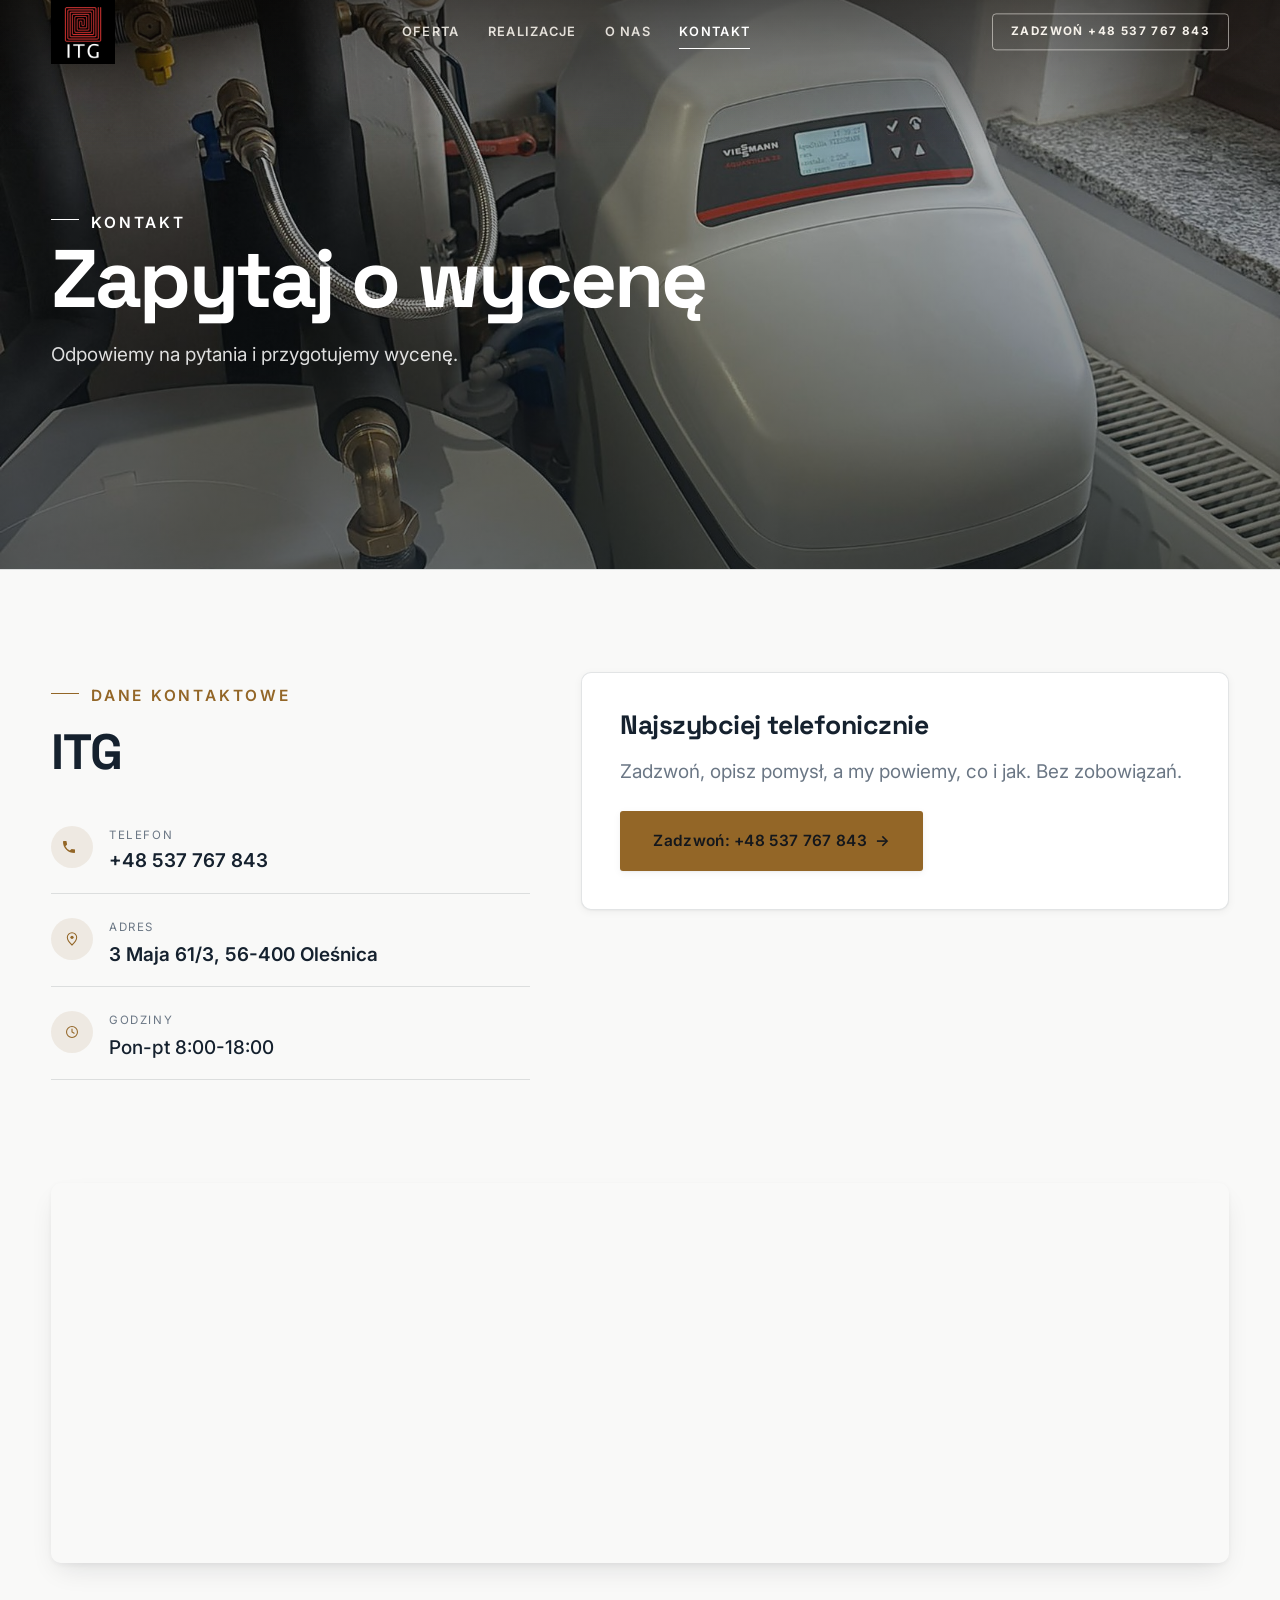
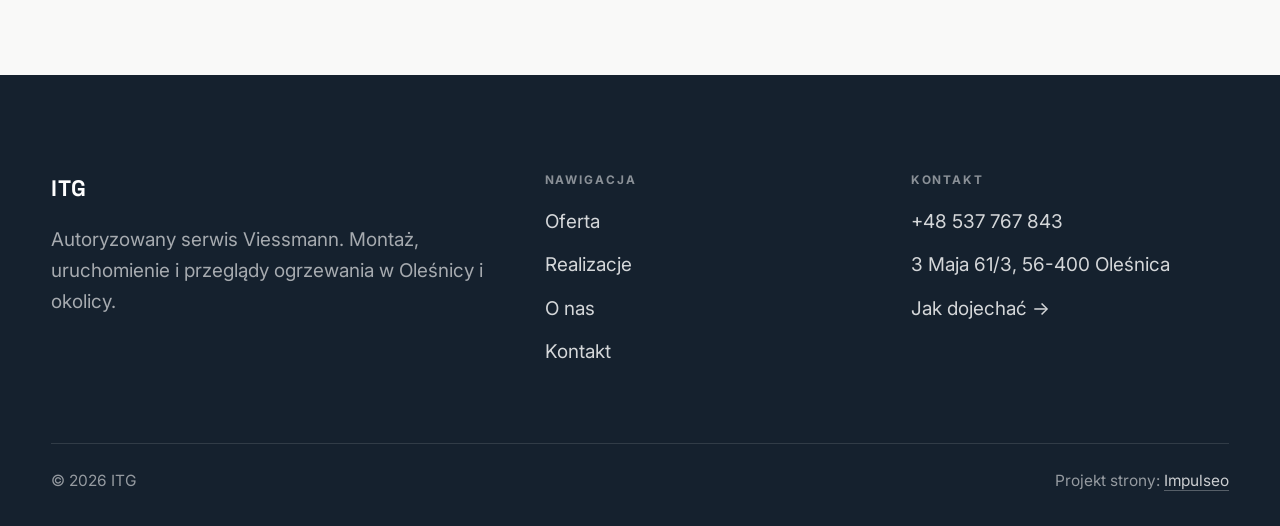
==== commit a62b886e: "Stopka: podpis Impulseo z linkiem + poprawka znikajacego napisu w naglowku" ====
--- a/kontakt.html
+++ b/kontakt.html
@@ -83,7 +83,7 @@
     </div>
     <div class="foot-bot">
       <span>© 2026 ITG</span>
-      <span>Projekt strony: Krzysztof Brzeziński</span>
+      <span>Projekt strony: <a class="foot-credit" href="https://impulseo.pl" target="_blank" rel="noopener">Impulseo</a></span>
     </div>
   </div>
 </footer>
--- a/assets/styles.css
+++ b/assets/styles.css
@@ -1,7 +1,7 @@
 /* ============================================================
    STOLBASZ — premium, architektoniczny B2B fit-out
    Jasna paleta, zero brązu. System wg premium-web-craft.
-   Projekt strony: Krzysztof Brzeziński
+   Projekt strony: Impulseo (impulseo.pl)
    ============================================================ */
 
 :root{
@@ -989,3 +989,19 @@
 
 /* === auto-paleta ze zdjęć klienta (dopasowanie do estetyki socials) === */
 :root{--accent:#936627;--accent-d:#6E4B19;--accent-soft:rgba(147,102,39,0.10);--paper:#F9F9F8;--paper-2:#EFEFED;--paper-3:#E8E7E5;}
+
+
+/* ====== IMPULSEO-FIX-20260731 ======================================================
+   1) PODPIS w stopce jest teraz linkiem do impulseo.pl - ma być widocznie klikalny.
+   2) ŻYWY NAGŁÓWEK: warstwa przenikających kadrów (.mt-hero-layer) miała z-index:1, więc
+      lądowała NAD przyciemnieniem hero, a w rodzinie „fachowcy" nawet nad panelem z tekstem
+      (.hf-panel nie miał własnego z-index). Efekt: przy zmianie zdjęcia napis znikał i wracał.
+      Teraz warstwa idzie tam, gdzie zdjęcie tła (z-index:-2), a treść nagłówka dostaje twardy
+      z-index:3. Zmieniają się WYŁĄCZNIE zdjęcia w tle - napis stoi nieruchomo.
+      (hero-cine celowo pominięte: tam img ma z-index:0 i układ był poprawny.) */
+.foot-bot a.foot-credit{color:rgba(255,255,255,.78);text-decoration:none;border-bottom:1px solid rgba(255,255,255,.28)}
+.foot-bot a.foot-credit:hover{color:#fff;border-bottom-color:#fff}
+.hero-fach > img.mt-hero-layer,.hero-gastro > img.mt-hero-layer,.hero-auto > img.mt-hero-layer,
+.hero-dom > img.mt-hero-layer,.hero-studio > img.mt-hero-layer{z-index:-2}
+.hf-panel,.hf-inner,.hd-panel,.hk-panel,.ha-inner,.hs-inner,.hg-inner{position:relative;z-index:3}
+/* ====== koniec IMPULSEO-FIX-20260731 ====== */
